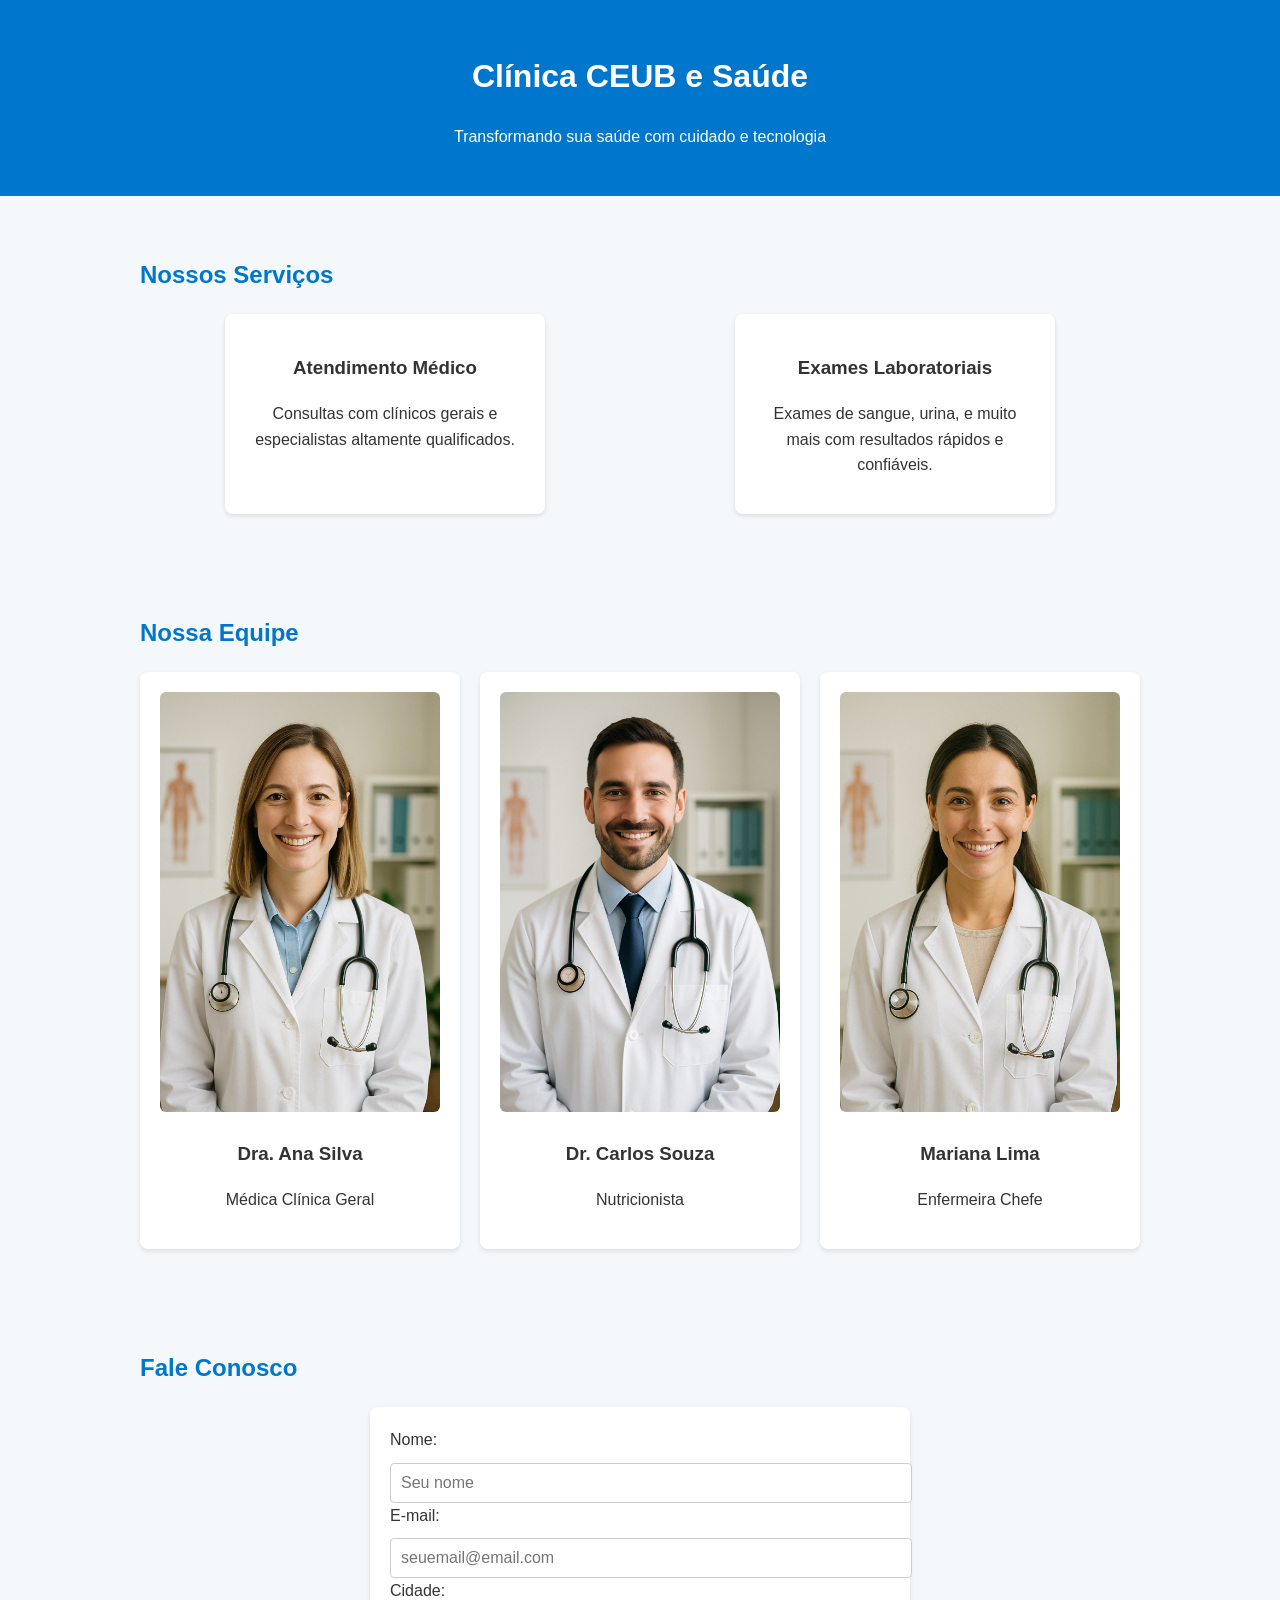
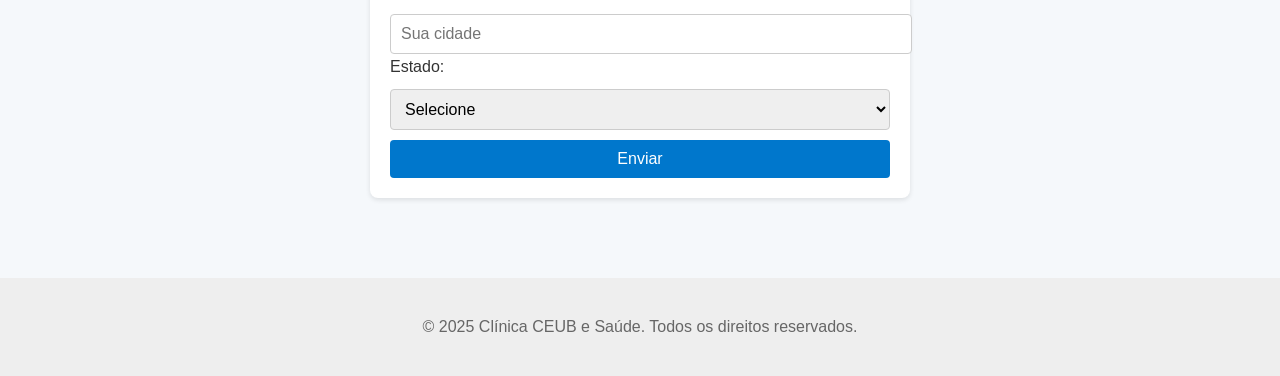
==== frontend/index.html @ 4d1c74a6 "refactor: move everything into frontend folder" ====
<!DOCTYPE html>
<html lang="pt-br">
<head>
  <meta charset="UTF-8">
  <meta name="viewport" content="width=device-width, initial-scale=1">
  <title>Clínica CEUB e Saúde</title>
  <link rel="stylesheet" href="index.css">
</head>
<body>
  <header>
    <h1>Clínica CEUB e Saúde</h1>
    <p>Transformando sua saúde com cuidado e tecnologia</p>
  </header>

  <section>
    <h2>Nossos Serviços</h2>
    <div class="servicos">
      <div class="servico">
        <h3>Atendimento Médico</h3>
        <p>Consultas com clínicos gerais e especialistas altamente qualificados.</p>
      </div>
      <div class="servico">
        <h3>Exames Laboratoriais</h3>
        <p>Exames de sangue, urina, e muito mais com resultados rápidos e confiáveis.</p>
      </div>
    </div>
  </section>

  <section>
    <h2>Nossa Equipe</h2>
    <div class="equipe">
      <div class="membro">
        <img src="static/dra-ana-silva.png" alt="Dra. Ana">
        <h3>Dra. Ana Silva</h3>
        <p>Médica Clínica Geral</p>
      </div>
      <div class="membro">
        <img src="static/dr-carlos-souza.png" alt="Dr. Carlos">
        <h3>Dr. Carlos Souza</h3>
        <p>Nutricionista</p>
      </div>
      <div class="membro">
        <img src="static/enfermeira-mariana-lima.png" alt="Enfermeira Mariana">
        <h3>Mariana Lima</h3>
        <p>Enfermeira Chefe</p>
      </div>
    </div>
  </section>

  <section>
    <h2>Fale Conosco</h2>
    <form>
      <label for="nome">Nome:</label>
      <input type="text" id="nome" name="nome" placeholder="Seu nome">

      <label for="email">E-mail:</label>
      <input type="email" id="email" name="email" placeholder="seuemail@email.com">

      <label for="cidade">Cidade:</label>
      <input type="text" id="cidade" name="cidade" placeholder="Sua cidade">

      <label for="estado">Estado:</label>
      <select id="estado" name="estado">
        <option value="">Selecione</option>
        <option value="SP">São Paulo</option>
        <option value="RJ">Rio de Janeiro</option>
        <option value="MG">Minas Gerais</option>
        <option value="RS">Rio Grande do Sul</option>
      </select>

      <button type="submit">Enviar</button>
    </form>
  </section>

  <footer>
    <p>&copy; 2025 Clínica CEUB e Saúde. Todos os direitos reservados.</p>
  </footer>

</body>
</html>
---- frontend/index.css ----
body {
  font-family: Arial, sans-serif;
  margin: 0;
  padding: 0;
  line-height: 1.6;
  background-color: #f5f8fb;
  color: #333;
}

header {
  background-color: #0077cc;
  color: white;
  padding: 30px 20px;
  text-align: center;
}

section {
  padding: 40px 20px;
  max-width: 1000px;
  margin: auto;
}

h2 {
  color: #0077cc;
}

.servicos,
.equipe {
  display: flex;
  flex-wrap: wrap;
  gap: 20px;
  justify-content: space-around;
}

.servico,
.membro {
  background: white;
  padding: 20px;
  border-radius: 8px;
  width: 280px;
  box-shadow: 0 2px 5px rgba(0, 0, 0, 0.1);
  text-align: center;
}

.servico img,
.membro img {
  width: 100%;
  height: auto;
  border-radius: 6px;
}

form {
  background: white;
  padding: 20px;
  border-radius: 8px;
  max-width: 500px;
  margin: 0 auto;
  box-shadow: 0 2px 5px rgba(0, 0, 0, 0.1);
}

input,
select,
button {
  width: 100%;
  padding: 10px;
  margin-top: 10px;
  border-radius: 4px;
  border: 1px solid #ccc;
  font-size: 16px;
}

button {
  background-color: #0077cc;
  color: white;
  border: none;
  cursor: pointer;
  transition: background 0.3s;
}

button:hover {
  background-color: #005fa3;
}

footer {
  text-align: center;
  padding: 20px;
  background-color: #eee;
  color: #666;
  margin-top: 40px;
}
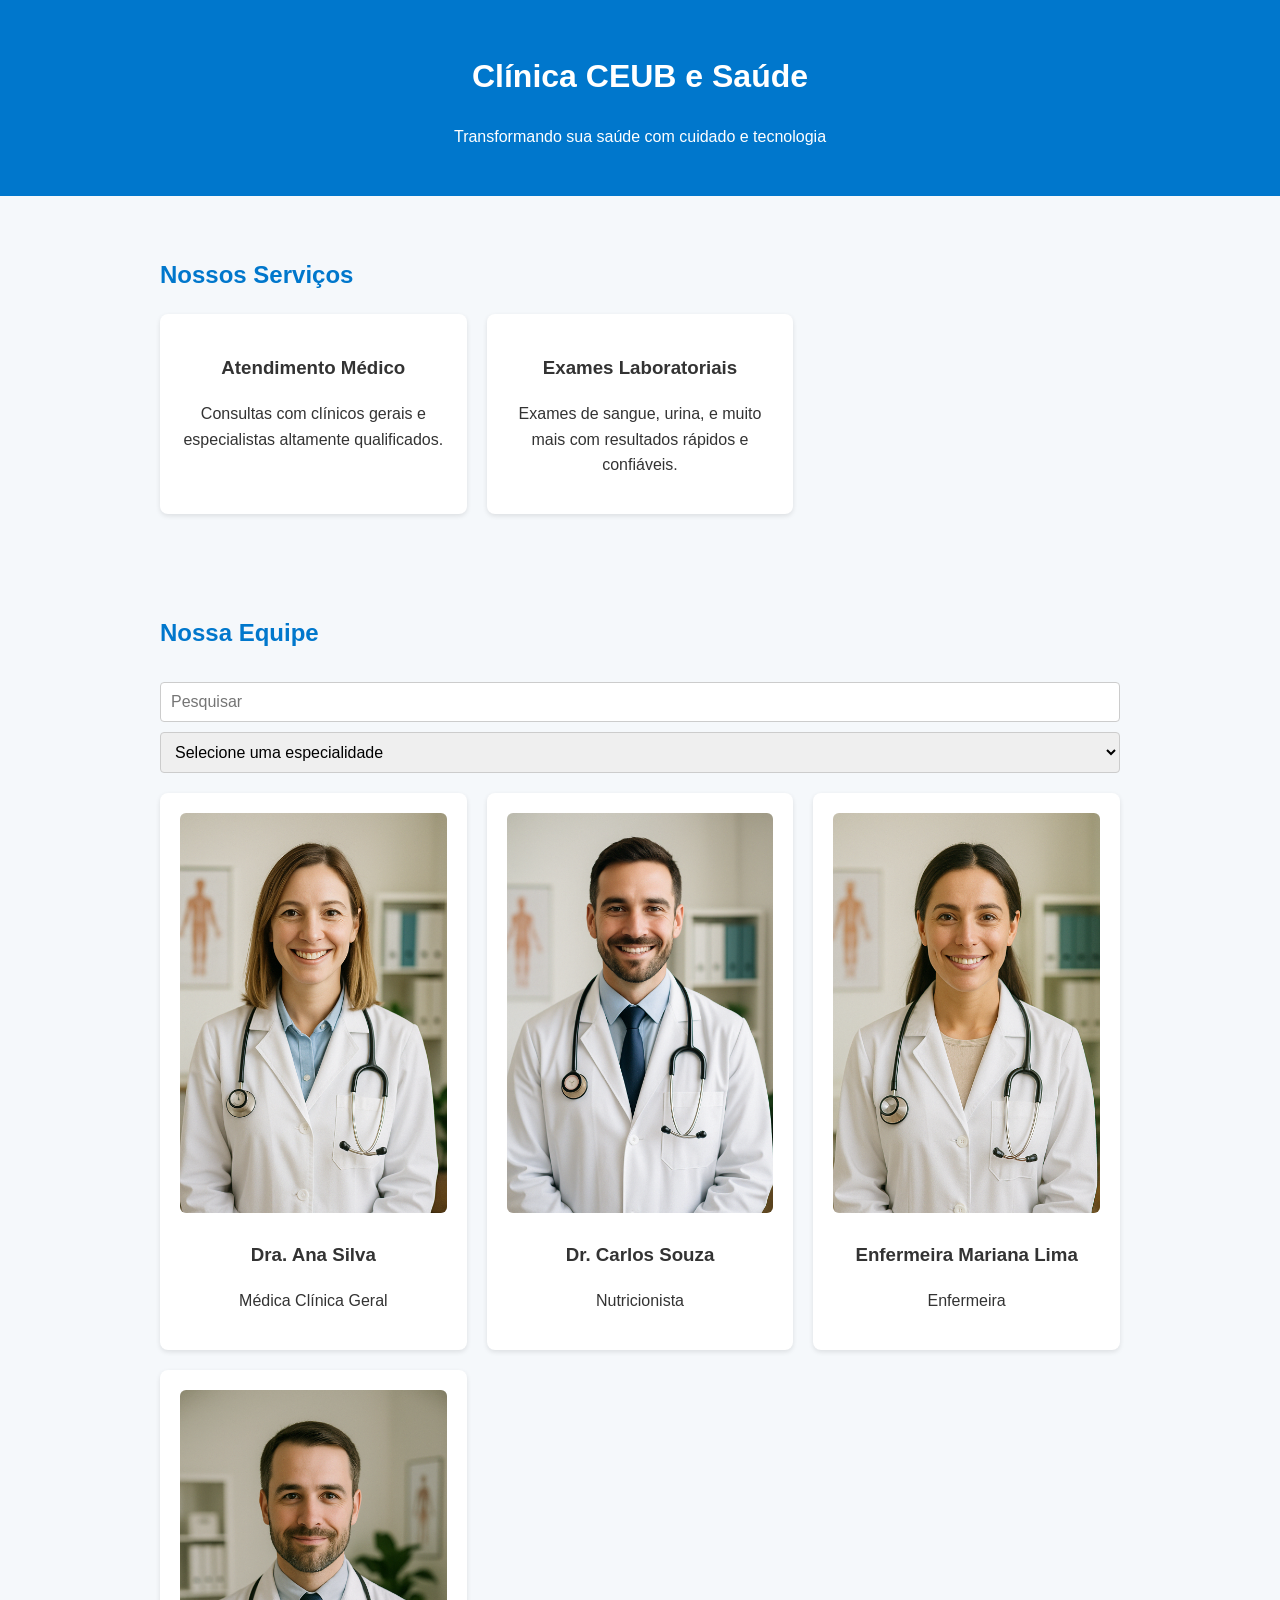
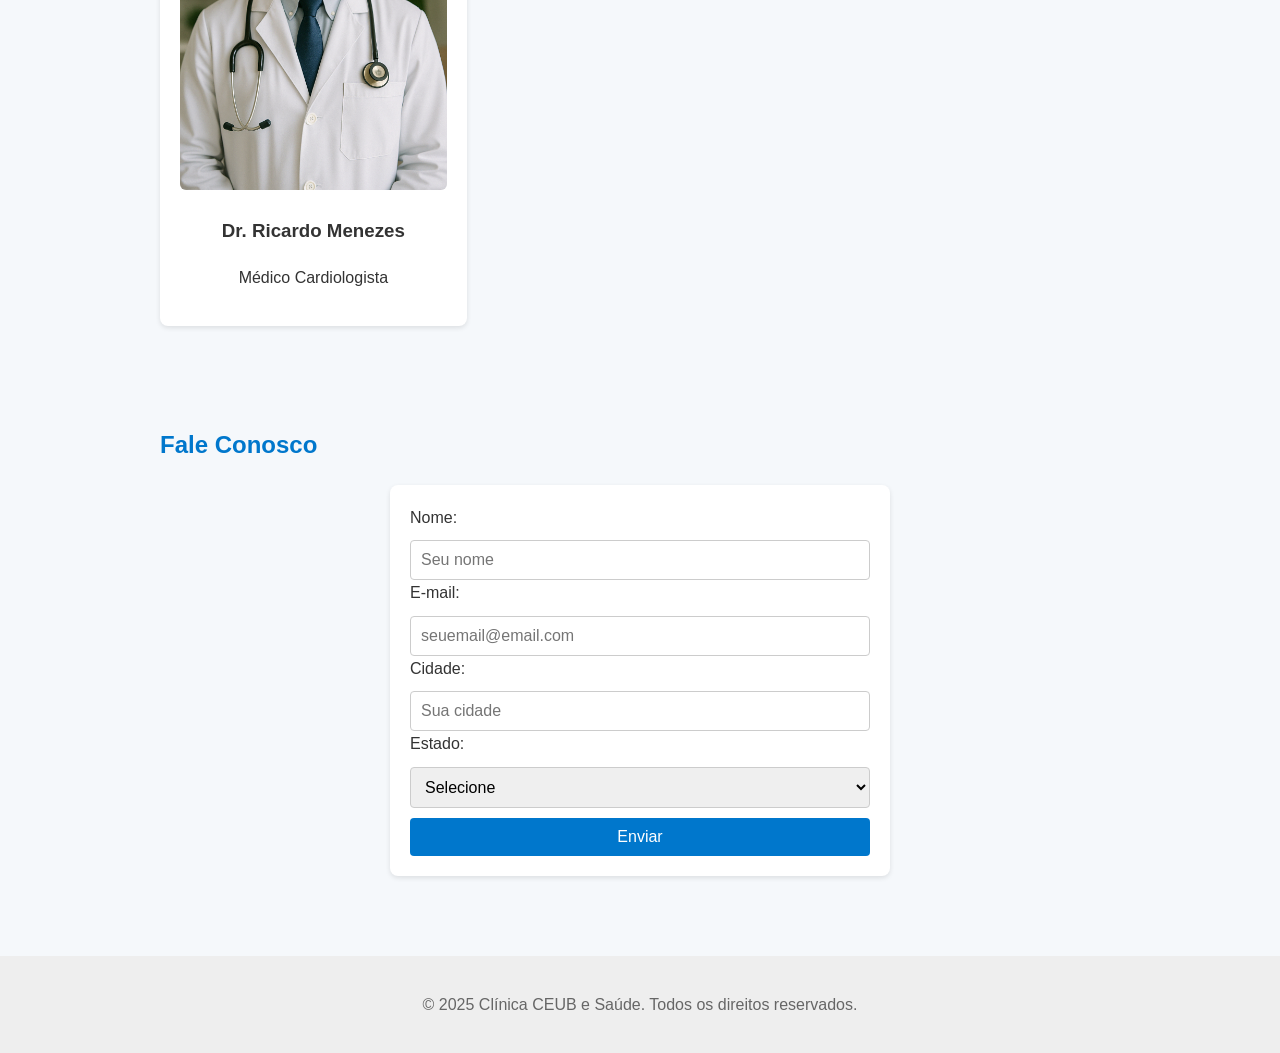
==== commit 4163340a: "feat: implement professionals search by keyword and filter by specialty" ====
--- a/frontend/index.html
+++ b/frontend/index.html
@@ -1,80 +1,81 @@
 <!DOCTYPE html>
 <html lang="pt-br">
-<head>
-  <meta charset="UTF-8">
-  <meta name="viewport" content="width=device-width, initial-scale=1">
-  <title>Clínica CEUB e Saúde</title>
-  <link rel="stylesheet" href="index.css">
-</head>
-<body>
-  <header>
-    <h1>Clínica CEUB e Saúde</h1>
-    <p>Transformando sua saúde com cuidado e tecnologia</p>
-  </header>
+  <head>
+    <meta charset="UTF-8" />
+    <meta name="viewport" content="width=device-width, initial-scale=1" />
+    <title>Clínica CEUB e Saúde</title>
+    <link rel="stylesheet" href="index.css" />
+  </head>
+  <body>
+    <header>
+      <h1>Clínica CEUB e Saúde</h1>
+      <p>Transformando sua saúde com cuidado e tecnologia</p>
+    </header>
 
-  <section>
-    <h2>Nossos Serviços</h2>
-    <div class="servicos">
-      <div class="servico">
-        <h3>Atendimento Médico</h3>
-        <p>Consultas com clínicos gerais e especialistas altamente qualificados.</p>
+    <section>
+      <h2>Nossos Serviços</h2>
+      <div class="servicos">
+        <div class="servico">
+          <h3>Atendimento Médico</h3>
+          <p>
+            Consultas com clínicos gerais e especialistas altamente
+            qualificados.
+          </p>
+        </div>
+        <div class="servico">
+          <h3>Exames Laboratoriais</h3>
+          <p>
+            Exames de sangue, urina, e muito mais com resultados rápidos e
+            confiáveis.
+          </p>
+        </div>
       </div>
-      <div class="servico">
-        <h3>Exames Laboratoriais</h3>
-        <p>Exames de sangue, urina, e muito mais com resultados rápidos e confiáveis.</p>
+    </section>
+
+    <section>
+      <h2>Nossa Equipe</h2>
+      <div class="busca-container">
+        <input type="text" id="busca" placeholder="Pesquisar" />
+        <select id="especialidade">
+        </select>
       </div>
-    </div>
-  </section>
+      <div class="equipe"></div>
+    </section>
 
-  <section>
-    <h2>Nossa Equipe</h2>
-    <div class="equipe">
-      <div class="membro">
-        <img src="static/dra-ana-silva.png" alt="Dra. Ana">
-        <h3>Dra. Ana Silva</h3>
-        <p>Médica Clínica Geral</p>
-      </div>
-      <div class="membro">
-        <img src="static/dr-carlos-souza.png" alt="Dr. Carlos">
-        <h3>Dr. Carlos Souza</h3>
-        <p>Nutricionista</p>
-      </div>
-      <div class="membro">
-        <img src="static/enfermeira-mariana-lima.png" alt="Enfermeira Mariana">
-        <h3>Mariana Lima</h3>
-        <p>Enfermeira Chefe</p>
-      </div>
-    </div>
-  </section>
+    <section>
+      <h2>Fale Conosco</h2>
+      <form>
+        <label for="nome">Nome:</label>
+        <input type="text" id="nome" name="nome" placeholder="Seu nome" />
 
-  <section>
-    <h2>Fale Conosco</h2>
-    <form>
-      <label for="nome">Nome:</label>
-      <input type="text" id="nome" name="nome" placeholder="Seu nome">
+        <label for="email">E-mail:</label>
+        <input
+          type="email"
+          id="email"
+          name="email"
+          placeholder="seuemail@email.com"
+        />
 
-      <label for="email">E-mail:</label>
-      <input type="email" id="email" name="email" placeholder="seuemail@email.com">
+        <label for="cidade">Cidade:</label>
+        <input type="text" id="cidade" name="cidade" placeholder="Sua cidade" />
 
-      <label for="cidade">Cidade:</label>
-      <input type="text" id="cidade" name="cidade" placeholder="Sua cidade">
+        <label for="estado">Estado:</label>
+        <select id="estado" name="estado">
+          <option value="">Selecione</option>
+          <option value="SP">São Paulo</option>
+          <option value="RJ">Rio de Janeiro</option>
+          <option value="MG">Minas Gerais</option>
+          <option value="RS">Rio Grande do Sul</option>
+        </select>
 
-      <label for="estado">Estado:</label>
-      <select id="estado" name="estado">
-        <option value="">Selecione</option>
-        <option value="SP">São Paulo</option>
-        <option value="RJ">Rio de Janeiro</option>
-        <option value="MG">Minas Gerais</option>
-        <option value="RS">Rio Grande do Sul</option>
-      </select>
+        <button type="submit">Enviar</button>
+      </form>
+    </section>
 
-      <button type="submit">Enviar</button>
-    </form>
-  </section>
+    <footer>
+      <p>&copy; 2025 Clínica CEUB e Saúde. Todos os direitos reservados.</p>
+    </footer>
 
-  <footer>
-    <p>&copy; 2025 Clínica CEUB e Saúde. Todos os direitos reservados.</p>
-  </footer>
-
-</body>
+    <script type="module" src="js/main.js"></script>
+  </body>
 </html>
--- a/frontend/index.css
+++ b/frontend/index.css
@@ -1,3 +1,10 @@
+html {
+  box-sizing: border-box;
+}
+*, *:before, *:after {
+  box-sizing: border-box;
+}
+
 body {
   font-family: Arial, sans-serif;
   margin: 0;
@@ -29,7 +36,18 @@
   display: flex;
   flex-wrap: wrap;
   gap: 20px;
-  justify-content: space-around;
+  justify-content: flex-start;
+}
+
+.busca-container {
+  width: 100%;
+  margin-bottom: 20px;
+}
+
+.busca-container input {
+  width: 100%;
+  padding: 10px;
+  border-radius: 4px;
 }
 
 .servico,
@@ -37,9 +55,23 @@
   background: white;
   padding: 20px;
   border-radius: 8px;
-  width: 280px;
+  width: calc((100% - 40px) / 3);
   box-shadow: 0 2px 5px rgba(0, 0, 0, 0.1);
   text-align: center;
+}
+
+@media (max-width: 768px) {
+  .servico,
+  .membro {
+    width: calc((100% - 20px) / 2);
+  }
+}
+
+@media (max-width: 480px) {
+  .servico,
+  .membro {
+    width: 100%;
+  }
 }
 
 .servico img,
